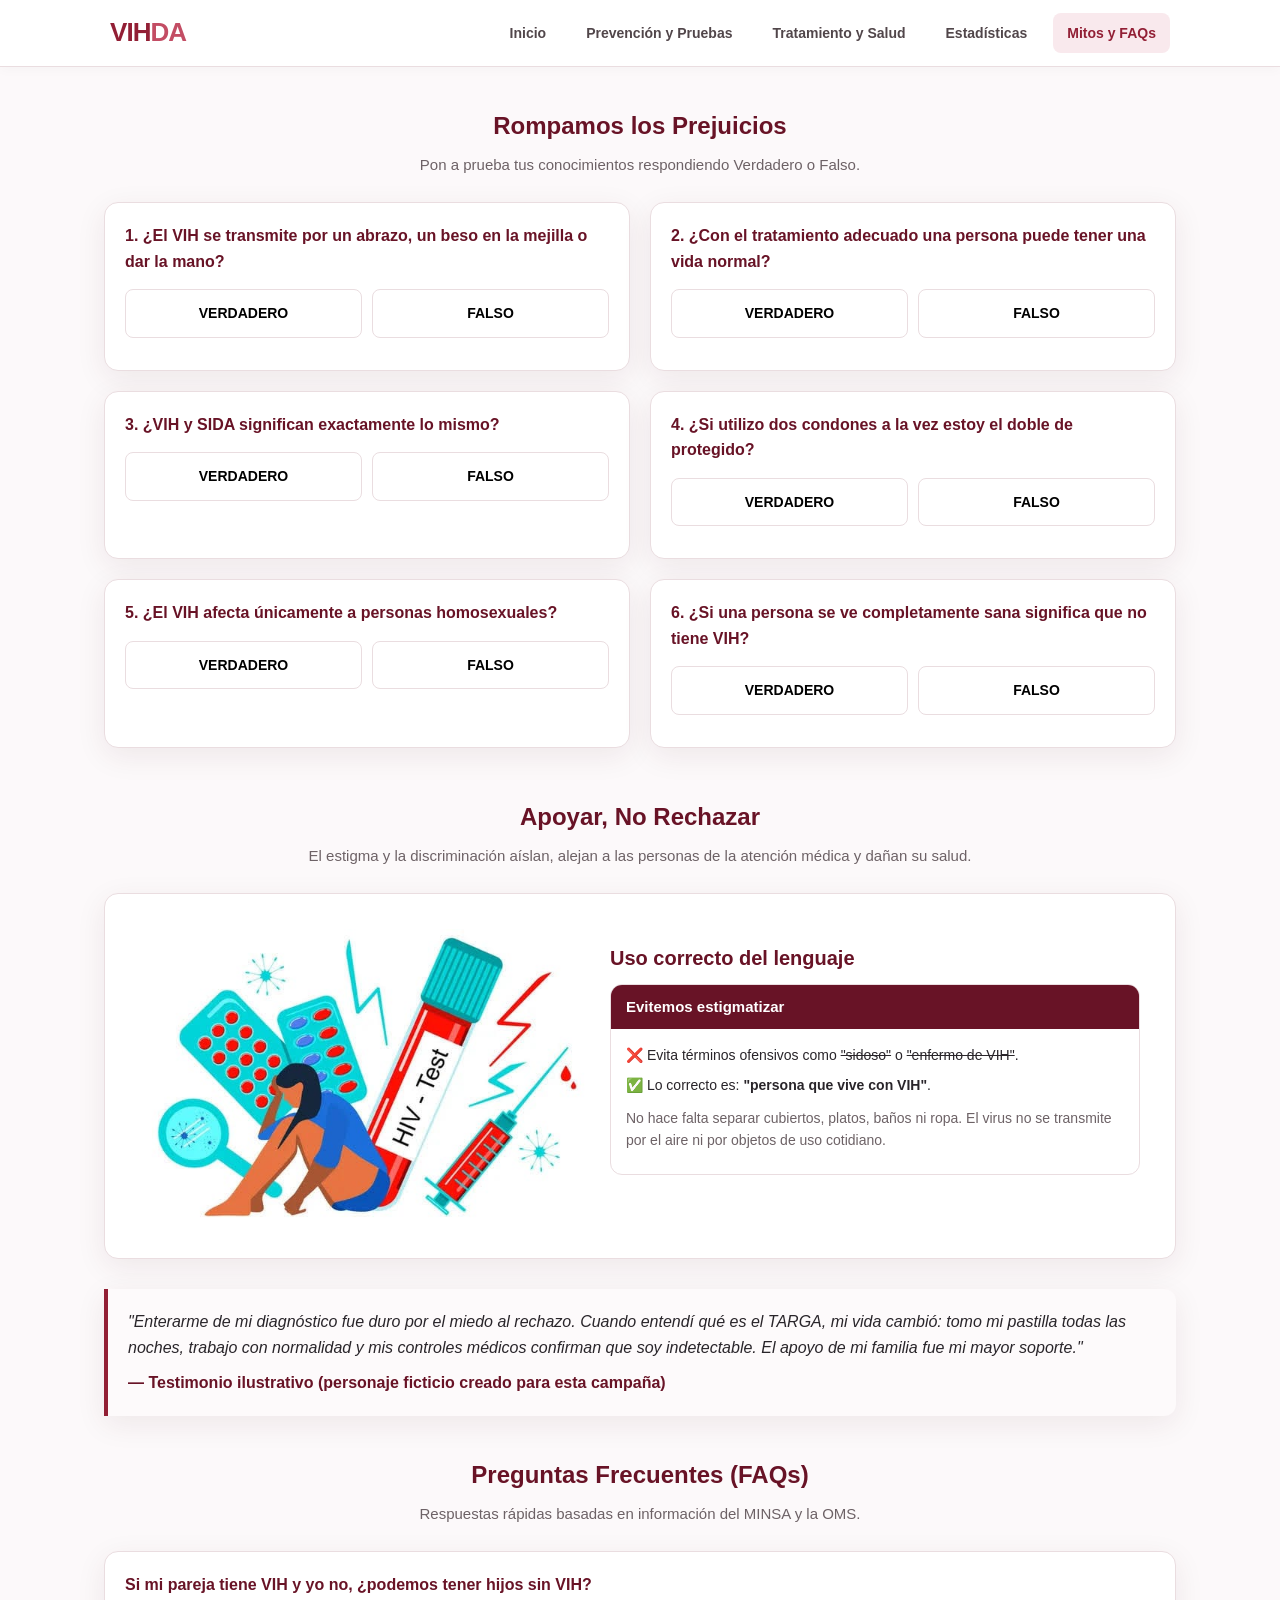
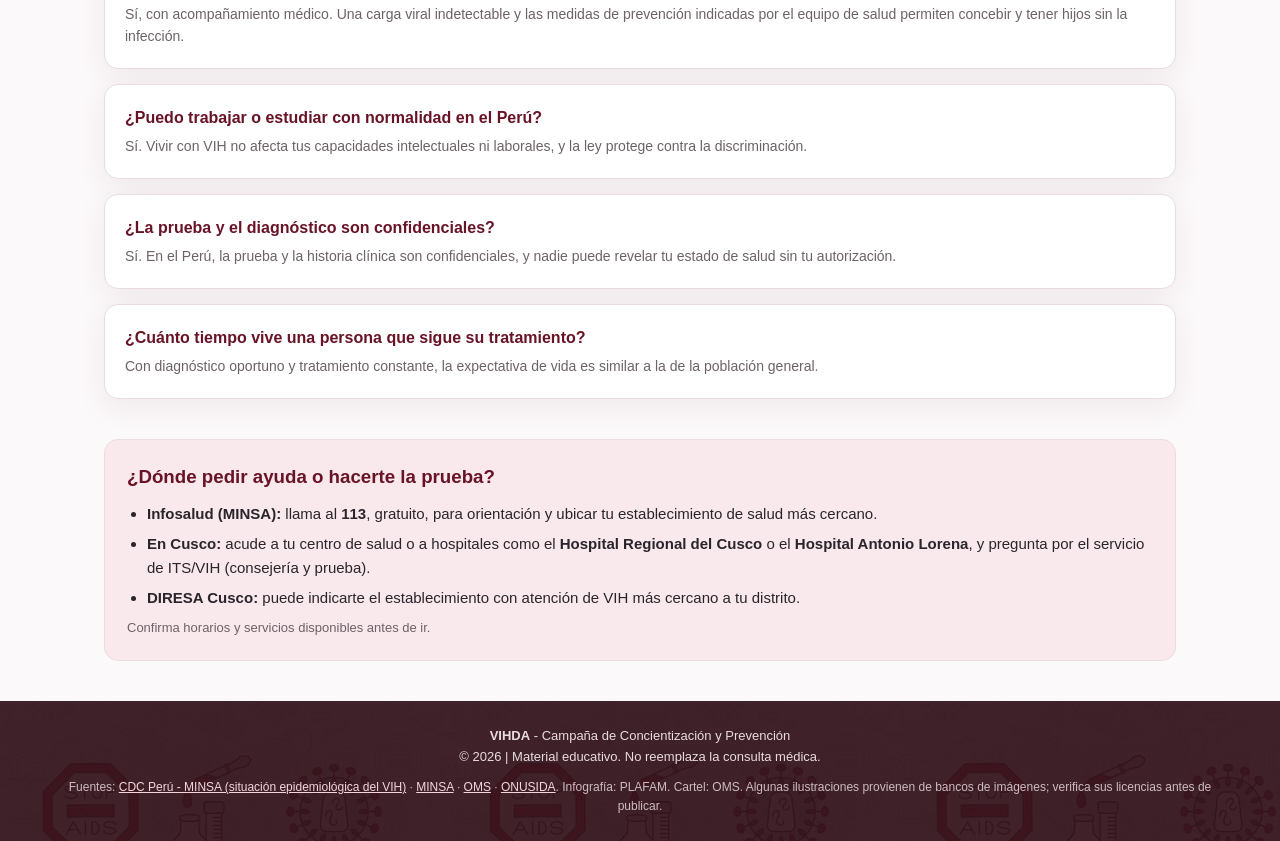
==== comunidad.html @ 7682f539 "Add files via upload" ====
<!DOCTYPE html>
<html lang="es">
<head>
    <meta charset="UTF-8">
    <meta name="viewport" content="width=device-width, initial-scale=1.0">
    <title>Mitos y FAQs - VIHDA</title>
    <meta name="description" content="Cuestionario de mitos y verdades sobre el VIH, lenguaje sin estigma y preguntas frecuentes.">
    <meta property="og:title" content="Mitos y FAQs - VIHDA">
    <meta property="og:description" content="Cuestionario de mitos y verdades sobre el VIH, lenguaje sin estigma y preguntas frecuentes.">
    <meta property="og:type" content="website">
    <link rel="icon" href="data:image/svg+xml,%3Csvg xmlns='http://www.w3.org/2000/svg' viewBox='0 0 100 100'%3E%3Ctext y='.9em' font-size='90'%3E%F0%9F%8E%97%EF%B8%8F%3C/text%3E%3C/svg%3E">
    <link rel="stylesheet" href="estilos.css">
</head>
<body>
    <a href="#contenido" class="saltar">Saltar al contenido</a>

    <header class="encabezado">
        <div class="nav-contenedor">
            <a href="index.html" class="logo">VIH<span>DA</span></a>
            <nav class="menu-navegacion" aria-label="Menú principal">
                <a href="index.html">Inicio</a>
                <a href="prevencion.html">Prevención y Pruebas</a>
                <a href="tratamiento.html">Tratamiento y Salud</a>
                <a href="estadisticas.html">Estadísticas</a>
                <a href="comunidad.html" class="activo" aria-current="page">Mitos y FAQs</a>
            </nav>
        </div>
    </header>

    <main id="contenido" class="seccion">

        <div class="titulo-seccion">
            <h2>Rompamos los Prejuicios</h2>
            <p>Pon a prueba tus conocimientos respondiendo Verdadero o Falso.</p>
        </div>

        <div class="cuestionario">
            <div class="pregunta">
                <h3>1. ¿El VIH se transmite por un abrazo, un beso en la mejilla o dar la mano?</h3>
                <div class="opciones">
                    <button data-grupo="p1" data-respuesta="verdadero">VERDADERO</button>
                    <button data-grupo="p1" data-respuesta="falso">FALSO</button>
                </div>
                <div id="r-p1" class="resultado" aria-live="polite"></div>
            </div>
            <div class="pregunta">
                <h3>2. ¿Con el tratamiento adecuado una persona puede tener una vida normal?</h3>
                <div class="opciones">
                    <button data-grupo="p2" data-respuesta="verdadero">VERDADERO</button>
                    <button data-grupo="p2" data-respuesta="falso">FALSO</button>
                </div>
                <div id="r-p2" class="resultado" aria-live="polite"></div>
            </div>
            <div class="pregunta">
                <h3>3. ¿VIH y SIDA significan exactamente lo mismo?</h3>
                <div class="opciones">
                    <button data-grupo="p3" data-respuesta="verdadero">VERDADERO</button>
                    <button data-grupo="p3" data-respuesta="falso">FALSO</button>
                </div>
                <div id="r-p3" class="resultado" aria-live="polite"></div>
            </div>
            <div class="pregunta">
                <h3>4. ¿Si utilizo dos condones a la vez estoy el doble de protegido?</h3>
                <div class="opciones">
                    <button data-grupo="p4" data-respuesta="verdadero">VERDADERO</button>
                    <button data-grupo="p4" data-respuesta="falso">FALSO</button>
                </div>
                <div id="r-p4" class="resultado" aria-live="polite"></div>
            </div>
            <div class="pregunta">
                <h3>5. ¿El VIH afecta únicamente a personas homosexuales?</h3>
                <div class="opciones">
                    <button data-grupo="p5" data-respuesta="verdadero">VERDADERO</button>
                    <button data-grupo="p5" data-respuesta="falso">FALSO</button>
                </div>
                <div id="r-p5" class="resultado" aria-live="polite"></div>
            </div>
            <div class="pregunta">
                <h3>6. ¿Si una persona se ve completamente sana significa que no tiene VIH?</h3>
                <div class="opciones">
                    <button data-grupo="p6" data-respuesta="verdadero">VERDADERO</button>
                    <button data-grupo="p6" data-respuesta="falso">FALSO</button>
                </div>
                <div id="r-p6" class="resultado" aria-live="polite"></div>
            </div>
        </div>

        <div id="resumen-cuestionario" class="resumen-cuestionario" hidden>
            <h3 id="puntaje"></h3>
            <p id="mensaje-puntaje"></p>
            <button type="button" id="boton-reiniciar" class="boton-reiniciar">Volver a intentar</button>
        </div>

        <div class="titulo-seccion espacio-arriba-grande">
            <h2>Apoyar, No Rechazar</h2>
            <p>El estigma y la discriminación aíslan, alejan a las personas de la atención médica y dañan su salud.</p>
        </div>

        <div class="bloque-flexible">
            <img src="imagenes/ilustracion-apoyo.png" alt="Ilustración de una persona sentada y angustiada junto a una prueba de VIH, medicamentos y una jeringa">
            <div>
                <h3>Uso correcto del lenguaje</h3>
                <div class="cuadro-lenguaje">
                    <div class="cuadro-titulo">Evitemos estigmatizar</div>
                    <div class="cuadro-cuerpo">
                        <p>❌ Evita términos ofensivos como <s>"sidoso"</s> o <s>"enfermo de VIH"</s>.</p>
                        <p>✅ Lo correcto es: <strong>"persona que vive con VIH"</strong>.</p>
                        <p style="margin-top: 10px; color: var(--texto-suave);">No hace falta separar cubiertos, platos, baños ni ropa. El virus no se transmite por el aire ni por objetos de uso cotidiano.</p>
                    </div>
                </div>
            </div>
        </div>

        <div class="bloque-testimonio">
            <p>"Enterarme de mi diagnóstico fue duro por el miedo al rechazo. Cuando entendí qué es el TARGA, mi vida cambió: tomo mi pastilla todas las noches, trabajo con normalidad y mis controles médicos confirman que soy indetectable. El apoyo de mi familia fue mi mayor soporte."</p>
            <span class="firma">— Testimonio ilustrativo (personaje ficticio creado para esta campaña)</span>
        </div>

        <div class="titulo-seccion espacio-arriba">
            <h2>Preguntas Frecuentes (FAQs)</h2>
            <p>Respuestas rápidas basadas en información del MINSA y la OMS.</p>
        </div>

        <div class="lista-faq">
            <div class="pregunta">
                <h3>Si mi pareja tiene VIH y yo no, ¿podemos tener hijos sin VIH?</h3>
                <p>Sí, con acompañamiento médico. Una carga viral indetectable y las medidas de prevención indicadas por el equipo de salud permiten concebir y tener hijos sin la infección.</p>
            </div>
            <div class="pregunta">
                <h3>¿Puedo trabajar o estudiar con normalidad en el Perú?</h3>
                <p>Sí. Vivir con VIH no afecta tus capacidades intelectuales ni laborales, y la ley protege contra la discriminación.</p>
            </div>
            <div class="pregunta">
                <h3>¿La prueba y el diagnóstico son confidenciales?</h3>
                <p>Sí. En el Perú, la prueba y la historia clínica son confidenciales, y nadie puede revelar tu estado de salud sin tu autorización.</p>
            </div>
            <div class="pregunta">
                <h3>¿Cuánto tiempo vive una persona que sigue su tratamiento?</h3>
                <p>Con diagnóstico oportuno y tratamiento constante, la expectativa de vida es similar a la de la población general.</p>
            </div>
        </div>

        <div class="caja-ayuda">
            <h3>¿Dónde pedir ayuda o hacerte la prueba?</h3>
            <ul>
                <li><strong>Infosalud (MINSA):</strong> llama al <strong>113</strong>, gratuito, para orientación y ubicar tu establecimiento de salud más cercano.</li>
                <li><strong>En Cusco:</strong> acude a tu centro de salud o a hospitales como el <strong>Hospital Regional del Cusco</strong> o el <strong>Hospital Antonio Lorena</strong>, y pregunta por el servicio de ITS/VIH (consejería y prueba).</li>
                <li><strong>DIRESA Cusco:</strong> puede indicarte el establecimiento con atención de VIH más cercano a tu distrito.</li>
            </ul>
            <p class="nota-pequena">Confirma horarios y servicios disponibles antes de ir.</p>
        </div>
    </main>

    <footer class="pie">
        <p><strong>VIHDA</strong> - Campaña de Concientización y Prevención</p>
        <p>&copy; <span id="anio-actual"></span> | Material educativo. No reemplaza la consulta médica.</p>
        <p class="fuentes">Fuentes: <a href="https://www.dge.gob.pe/vih/" target="_blank" rel="noopener">CDC Perú - MINSA (situación epidemiológica del VIH)</a> · <a href="https://www.gob.pe/minsa" target="_blank" rel="noopener">MINSA</a> · <a href="https://www.who.int/es/health-topics/hiv-aids" target="_blank" rel="noopener">OMS</a> · <a href="https://www.unaids.org/es" target="_blank" rel="noopener">ONUSIDA</a>. Infografía: PLAFAM. Cartel: OMS. Algunas ilustraciones provienen de bancos de imágenes; verifica sus licencias antes de publicar.</p>
    </footer>

    <script src="script.js"></script>
</body>
</html>
---- estilos.css ----
/* ========================================
   VIHDA - ESTILOS CENTRALES GLOBALES
======================================== */

:root {
    --rojo: #921f35;
    --rojo-oscuro: #681326;
    --rojo-claro: #f9e9ed;
    --blanco: #ffffff;
    --fondo: #fcf9fa;
    --texto: #29252a;
    --texto-suave: #6d6266;
    --borde: #eadde0;
    --verde: #247447;
    --sombra: 0 8px 30px rgba(72, 23, 36, 0.08);
}

* {
    margin: 0;
    padding: 0;
    box-sizing: border-box;
}

html {
    scroll-behavior: smooth;
}

body {
    font-family: Arial, Helvetica, sans-serif;
    background: var(--fondo);
    color: var(--texto);
    line-height: 1.6;
    font-size: 16px;
    display: flex;
    flex-direction: column;
    min-height: 100vh;
}

a, button {
    -webkit-tap-highlight-color: transparent;
    font: inherit;
}

img {
    max-width: 100%;
    height: auto;
    display: block;
    border-radius: 12px;
}

/* ========================================
   ENCABEZADO NAV MULTIPÁGINA (MOBILE-FIRST)
======================================== */

.encabezado {
    width: 100%;
    background: var(--blanco);
    border-bottom: 1px solid var(--borde);
    position: sticky;
    top: 0;
    z-index: 1000;
    box-shadow: 0 2px 12px rgba(0, 0, 0, 0.03);
    padding: 12px 5%;
}

.nav-contenedor {
    display: flex;
    flex-direction: column;
    align-items: center;
    gap: 10px;
}

.logo {
    color: var(--rojo);
    font-size: 26px;
    font-weight: 900;
    letter-spacing: -1px;
    text-decoration: none;
}

.logo span {
    color: #c34d64;
}

.menu-navegacion {
    display: flex;
    flex-wrap: wrap;
    justify-content: center;
    gap: 6px;
    width: 100%;
}

.menu-navegacion a {
    padding: 8px 10px;
    border-radius: 8px;
    color: #51464a;
    font-size: 13px;
    font-weight: 600;
    text-decoration: none;
    transition: background 0.2s, color 0.2s;
    text-align: center;
}

.menu-navegacion a:hover,
.menu-navegacion a.activo {
    background: var(--rojo-claro);
    color: var(--rojo);
}

/* ========================================
   ESTILOS DE CONTENIDO Y HERO
======================================== */

.hero {
    padding: 40px 6%;
    color: var(--blanco);
    background: linear-gradient(135deg, #681326 0%, #921f35 100%);
    text-align: center;
    display: flex;
    flex-direction: column;
    align-items: center;
    gap: 20px;
}

.hero h1 {
    font-size: 32px;
    line-height: 1.2;
    letter-spacing: -0.5px;
}

.hero p {
    color: #f8e9ed;
    font-size: 15px;
    max-width: 500px;
}

.seccion {
    padding: 40px 5%;
    max-width: 1200px;
    margin: 0 auto;
    width: 100%;
}

.titulo-seccion {
    margin-bottom: 25px;
    text-align: center;
}

.titulo-seccion h2 {
    color: var(--rojo-oscuro);
    font-size: 24px;
    margin-bottom: 8px;
}

.titulo-seccion p {
    color: var(--texto-suave);
    font-size: 15px;
}

/* Contenedor Adaptable para Videos */
.video-contenedor {
    position: relative;
    padding-bottom: 56.25%;
    height: 0;
    overflow: hidden;
    max-width: 100%;
    background: #000;
    border-radius: 14px;
    box-shadow: var(--sombra);
    margin: 20px 0;
}

.video-contenedor iframe {
    position: absolute;
    top: 0;
    left: 0;
    width: 100%;
    height: 100%;
    border: 0;
}

/* Bloques Flexibles de Información */
.bloque-flexible {
    display: flex;
    flex-direction: column;
    gap: 20px;
    margin-bottom: 30px;
    background: var(--blanco);
    padding: 20px;
    border-radius: 14px;
    border: 1px solid var(--borde);
    box-shadow: var(--sombra);
}

.bloque-flexible h3 {
    color: var(--rojo-oscuro);
    font-size: 20px;
    margin-bottom: 10px;
}

/* ========================================
   CUESTIONARIO Y DETALLES INTERACTIVOS
======================================== */

.cuestionario {
    display: flex;
    flex-direction: column;
    gap: 20px;
}

.pregunta {
    background: var(--blanco);
    padding: 20px;
    border-radius: 14px;
    border: 1px solid var(--borde);
    box-shadow: var(--sombra);
}

.pregunta h3 {
    font-size: 16px;
    color: var(--rojo-oscuro);
    margin-bottom: 15px;
}

.opciones {
    display: flex;
    gap: 10px;
}

.opciones button {
    flex: 1;
    padding: 12px;
    border: 1px solid var(--borde);
    border-radius: 8px;
    background: var(--blanco);
    font-weight: 700;
    font-size: 14px;
    cursor: pointer;
    transition: all 0.2s;
}

.opciones button:hover {
    border-color: var(--rojo);
    background: var(--rojo-claro);
}

.opciones button:disabled {
    opacity: 0.6;
    cursor: not-allowed;
}

.resultado {
    margin-top: 12px;
    font-size: 14px;
}

.resultado:not(:empty) {
    padding: 10px;
    border-radius: 8px;
}

.resultado.correcto {
    color: var(--verde);
    background: #e9f5ed;
}

.resultado.incorrecto {
    color: var(--rojo-oscuro);
    background: var(--rojo-claro);
}

/* ========================================
   PIE DE PÁGINA
======================================== */

.pie {
    padding: 25px 5%;
    color: #e9dce0;
    /* Imagen de fondo con opacidad baja mezclada con el fondo oscuro */
    background: linear-gradient(rgba(53, 21, 30, 0.94), rgba(53, 21, 30, 0.94)), url('imagenes/patron-iconos.png');
    background-repeat: repeat;
    text-align: center;
    margin-top: auto;
    font-size: 13px;
}

/* ========================================
   DISEÑO PARA PANTALLAS GRANDES (PC)
======================================== */
@media (min-width: 768px) {
    .nav-contenedor {
        flex-direction: row;
        justify-content: space-between;
        padding: 0 4%;
    }
    .menu-navegacion {
        width: auto;
        gap: 12px;
    }
    .menu-navegacion a {
        font-size: 14px;
        padding: 9px 14px;
    }
    .hero {
        flex-direction: row;
        text-align: left;
        padding: 60px 10%;
        justify-content: space-between;
    }
    .hero h1 {
        font-size: 48px;
    }
    .bloque-flexible {
        flex-direction: row;
        align-items: center;
        padding: 35px;
    }
    .bloque-flexible > div {
        flex: 1;
    }
    .bloque-flexible img {
        max-width: 40%;
    }
    .cuestionario {
        display: grid;
        grid-template-columns: repeat(2, 1fr);
    }
}

/* ========================================
   AÑADIDOS: accesibilidad y componentes compartidos
   (antes estaban repetidos dentro de cada HTML)
======================================== */

.saltar {
    position: absolute;
    left: -9999px;
    top: 0;
    background: var(--rojo-oscuro);
    color: var(--blanco);
    padding: 10px 16px;
    z-index: 2000;
    border-radius: 0 0 8px 0;
}
.saltar:focus { left: 0; }

a:focus-visible, button:focus-visible {
    outline: 3px solid #c34d64;
    outline-offset: 2px;
}

/* Imagen de la portada: caja blanca para que no se vea un rectángulo sobre el degradado */
.hero-img {
    background: var(--blanco);
    padding: 12px;
    max-width: 260px;
    border-radius: 16px;
}

.nota-pequena { font-size: 13px; color: var(--texto-suave); margin-top: 8px; }
.espacio-arriba { margin-top: 40px; }
.espacio-arriba-grande { margin-top: 50px; }

/* Tarjetas mini (inicio) */
.tarjetas-mini { display: grid; grid-template-columns: 1fr; gap: 12px; margin: 20px 0; }
.tarjeta-mini {
    background: #fff; padding: 15px; border-radius: 10px;
    border-left: 4px solid var(--rojo); box-shadow: var(--sombra); font-size: 14px;
}
.tarjeta-mini strong { color: var(--rojo-oscuro); display: block; margin-bottom: 2px; }

.banner-accion {
    background: var(--rojo-oscuro); color: #fff; padding: 30px 20px;
    border-radius: 14px; text-align: center; margin-top: 40px;
}
.boton-blanco {
    display: inline-block; background: #fff; color: var(--rojo-oscuro);
    padding: 10px 20px; border-radius: 8px; text-decoration: none;
    font-weight: bold; margin-top: 15px; transition: background 0.2s;
}
.boton-blanco:hover { background: var(--rojo-claro); }

/* Video */
.video-aviso {
    position: absolute; inset: 0; display: flex; align-items: center; justify-content: center;
    color: #fff; text-align: center; padding: 20px; font-size: 15px;
}

/* Prevención */
.lista-abcd { display: grid; grid-template-columns: 1fr; gap: 15px; margin-bottom: 30px; }
.item-abcd {
    background: var(--blanco); padding: 20px; border-radius: 12px;
    border-left: 5px solid var(--rojo); box-shadow: var(--sombra);
}
.item-abcd strong { color: var(--rojo-oscuro); font-size: 18px; display: block; margin-bottom: 5px; }
.alerta-prevencion {
    background: #fff8f9; border: 1px dashed var(--rojo);
    padding: 20px; border-radius: 12px; margin-top: 30px;
}
.alerta-prevencion h4 { color: var(--rojo-oscuro); margin-bottom: 5px; }
.alerta-prevencion p { font-size: 14px; color: var(--texto-suave); }
.subtitulo-rojo { margin: 15px 0 5px; color: var(--rojo-oscuro); }

/* Tratamiento */
.banner-esperanza {
    background: var(--rojo-claro); padding: 25px; border-radius: 14px;
    border-left: 6px solid var(--rojo); text-align: center; margin-bottom: 30px;
}
.banner-esperanza h3 { color: var(--rojo-oscuro); font-size: 22px; }
.grid-detalles { display: grid; grid-template-columns: 1fr; gap: 20px; margin-top: 30px; }
.cuadro-detalle {
    background: #fff; padding: 22px; border-radius: 12px;
    border: 1px solid var(--borde); box-shadow: var(--sombra);
}
.cuadro-detalle h4 { color: var(--rojo-oscuro); margin-bottom: 8px; }
.cuadro-detalle p { font-size: 14px; color: var(--texto-suave); }

/* Comunidad */
.bloque-testimonio {
    background: #fdfafb; border-left: 4px solid var(--rojo); padding: 20px;
    border-radius: 0 12px 12px 0; font-style: italic; margin-bottom: 30px; box-shadow: var(--sombra);
}
.bloque-testimonio .firma {
    display: block; margin-top: 10px; font-weight: bold;
    color: var(--rojo-oscuro); font-style: normal;
}
.cuadro-lenguaje {
    background: var(--blanco); border: 1px solid var(--borde);
    border-radius: 12px; overflow: hidden; margin-bottom: 35px;
}
.cuadro-titulo { background: var(--rojo-oscuro); color: var(--blanco); padding: 10px 15px; font-weight: bold; font-size: 15px; }
.cuadro-cuerpo { padding: 15px; font-size: 14px; }
.cuadro-cuerpo p { margin-bottom: 8px; }
.lista-faq { display: flex; flex-direction: column; gap: 15px; margin-bottom: 30px; }
.lista-faq h3 { margin-bottom: 5px; }
.lista-faq p { font-size: 14px; color: var(--texto-suave); }

.resumen-cuestionario {
    margin-top: 20px; padding: 20px; border-radius: 14px; text-align: center;
    background: var(--rojo-claro); border: 1px solid var(--borde);
}
.resumen-cuestionario[hidden] { display: none; }
.boton-reiniciar {
    margin-top: 12px; padding: 10px 20px; border: 0; border-radius: 8px;
    background: var(--rojo); color: #fff; font-weight: 700; cursor: pointer;
}
.boton-reiniciar:hover { background: var(--rojo-oscuro); }
.cuestionario { margin-bottom: 0; }

/* Estadísticas */
.grid-kpi { display: grid; grid-template-columns: repeat(2, 1fr); gap: 15px; margin-bottom: 30px; }
.tarjeta-kpi {
    background: var(--blanco); padding: 20px; border-radius: 12px; text-align: center;
    border: 1px solid var(--borde); box-shadow: var(--sombra);
}
.tarjeta-kpi span { display: block; font-size: 28px; font-weight: 900; color: var(--rojo); }
.tarjeta-kpi p { font-size: 13px; color: var(--texto-suave); }
.bloque-analisis-datos {
    background: #fff; padding: 25px; border-radius: 14px; border: 1px solid var(--borde);
    box-shadow: var(--sombra); margin-top: 30px;
}
.bloque-analisis-datos h3 { color: var(--rojo-oscuro); margin-bottom: 12px; }
.bloque-analisis-datos ul {
    padding-left: 20px; display: flex; flex-direction: column; gap: 10px;
    color: var(--texto-suave); font-size: 15px;
}
.tabla-scroll { overflow-x: auto; margin-top: 20px; }
.tabla-datos { width: 100%; border-collapse: collapse; font-size: 14px; background: #fff; }
.tabla-datos caption { text-align: left; font-weight: bold; color: var(--rojo-oscuro); padding-bottom: 8px; }
.tabla-datos th, .tabla-datos td { padding: 8px 10px; border-bottom: 1px solid var(--borde); text-align: right; }
.tabla-datos th:first-child, .tabla-datos td:first-child { text-align: left; }
.tabla-datos thead th { background: var(--rojo-claro); color: var(--rojo-oscuro); }

/* Ayuda y fuentes (se usa en el pie y en la sección de contacto) */
.caja-ayuda {
    background: var(--rojo-claro); border: 1px solid var(--borde); border-radius: 14px;
    padding: 22px; margin-top: 40px;
}
.caja-ayuda h3 { color: var(--rojo-oscuro); margin-bottom: 10px; }
.caja-ayuda ul { padding-left: 20px; display: flex; flex-direction: column; gap: 6px; font-size: 15px; }
.pie .fuentes { margin-top: 10px; font-size: 12px; color: #cdbcc2; }
.pie .fuentes a { color: #f3d6dd; }

@media (min-width: 768px) {
    .tarjetas-mini { grid-template-columns: repeat(3, 1fr); }
    .lista-abcd { grid-template-columns: repeat(2, 1fr); }
    .grid-detalles { grid-template-columns: repeat(2, 1fr); }
    .grid-kpi { grid-template-columns: repeat(4, 1fr); }
    .bloque-flexible img { max-width: 45%; }
}

@media (prefers-reduced-motion: reduce) {
    html { scroll-behavior: auto; }
    * { transition: none !important; }
}
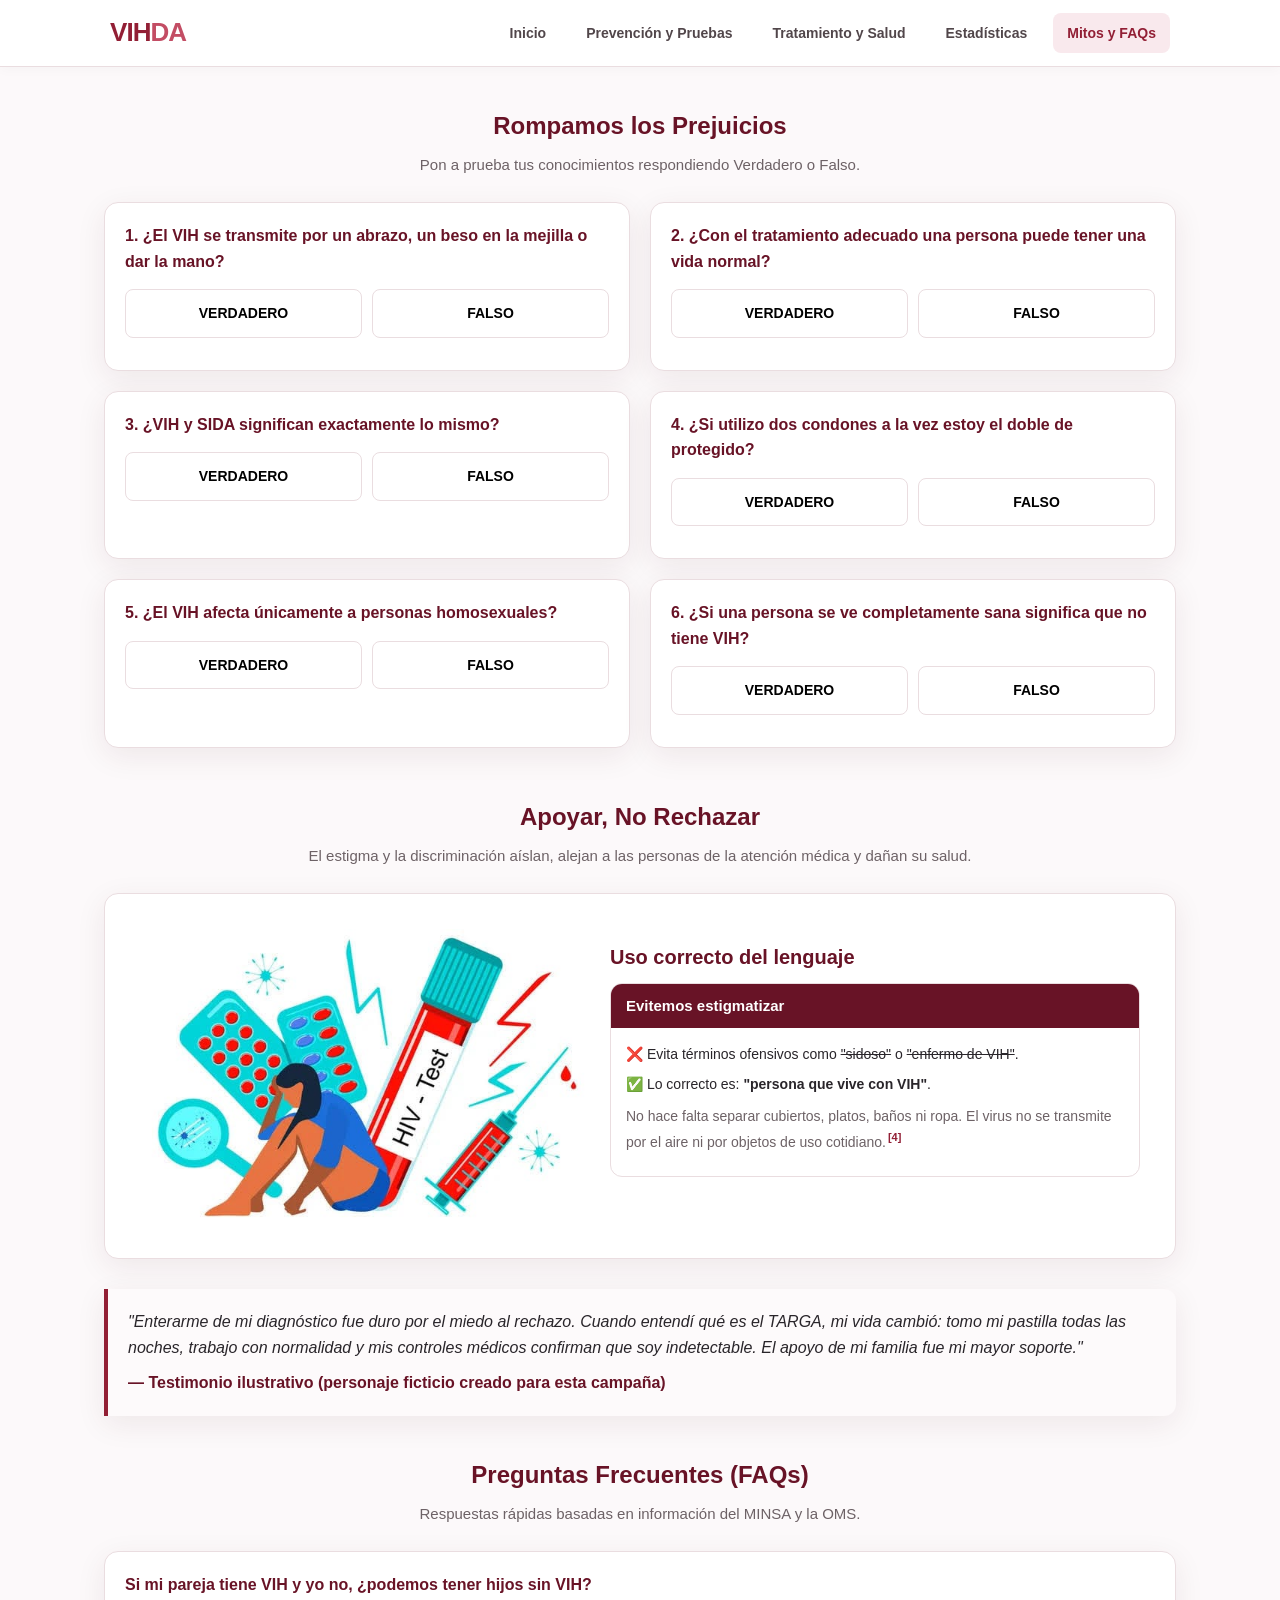
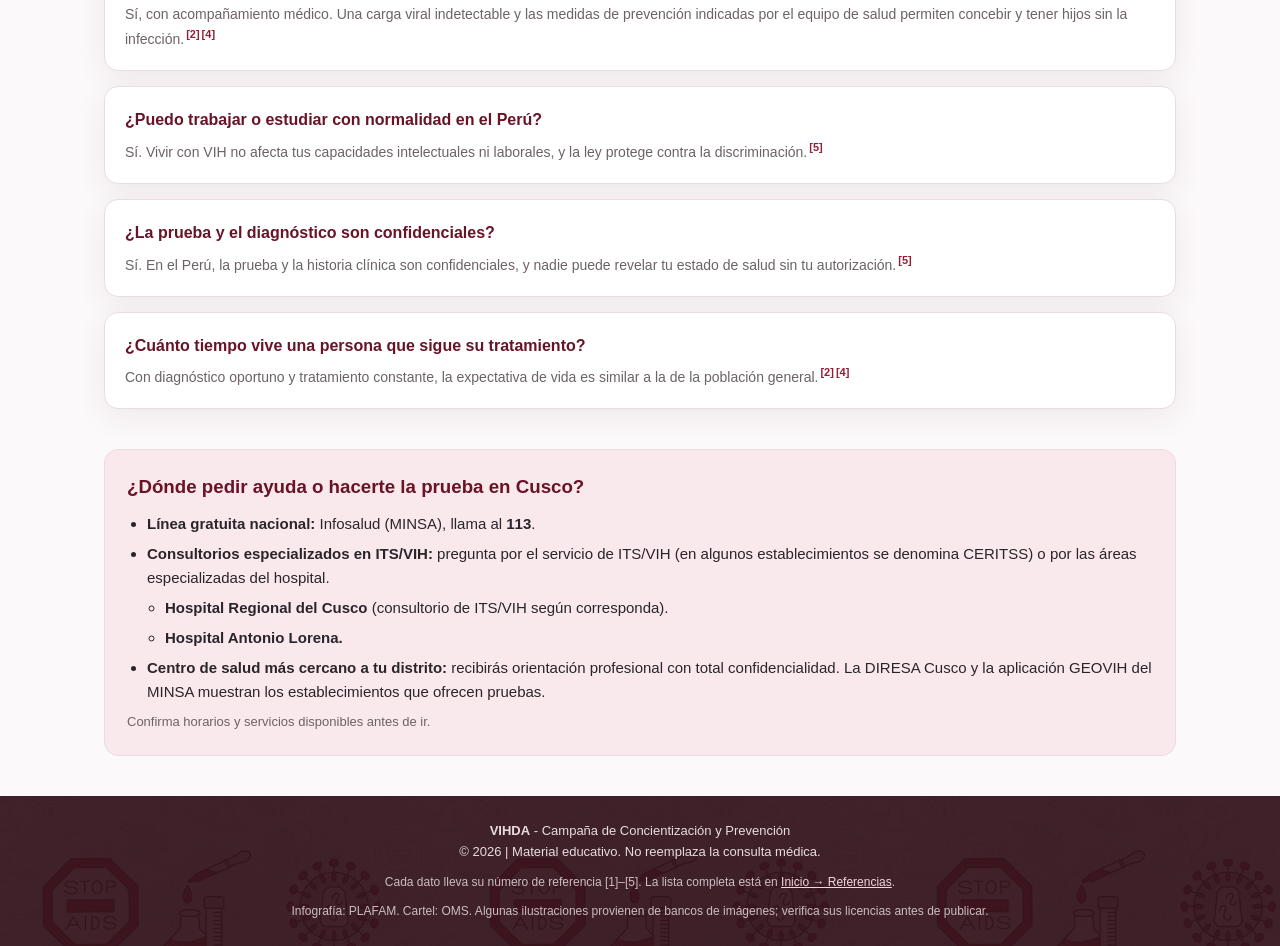
==== commit dfe14d52: "Add files via upload" ====
--- a/comunidad.html
+++ b/comunidad.html
@@ -105,7 +105,7 @@
                     <div class="cuadro-cuerpo">
                         <p>❌ Evita términos ofensivos como <s>"sidoso"</s> o <s>"enfermo de VIH"</s>.</p>
                         <p>✅ Lo correcto es: <strong>"persona que vive con VIH"</strong>.</p>
-                        <p style="margin-top: 10px; color: var(--texto-suave);">No hace falta separar cubiertos, platos, baños ni ropa. El virus no se transmite por el aire ni por objetos de uso cotidiano.</p>
+                        <p style="margin-top: 10px; color: var(--texto-suave);">No hace falta separar cubiertos, platos, baños ni ropa. El virus no se transmite por el aire ni por objetos de uso cotidiano.<sup class="cita"><a href="index.html#referencias" title="Referencia 4">[4]</a></sup></p>
                     </div>
                 </div>
             </div>
@@ -124,28 +124,33 @@
         <div class="lista-faq">
             <div class="pregunta">
                 <h3>Si mi pareja tiene VIH y yo no, ¿podemos tener hijos sin VIH?</h3>
-                <p>Sí, con acompañamiento médico. Una carga viral indetectable y las medidas de prevención indicadas por el equipo de salud permiten concebir y tener hijos sin la infección.</p>
+                <p>Sí, con acompañamiento médico. Una carga viral indetectable y las medidas de prevención indicadas por el equipo de salud permiten concebir y tener hijos sin la infección.<sup class="cita"><a href="index.html#referencias" title="Referencia 2">[2]</a><a href="index.html#referencias" title="Referencia 4">[4]</a></sup></p>
             </div>
             <div class="pregunta">
                 <h3>¿Puedo trabajar o estudiar con normalidad en el Perú?</h3>
-                <p>Sí. Vivir con VIH no afecta tus capacidades intelectuales ni laborales, y la ley protege contra la discriminación.</p>
+                <p>Sí. Vivir con VIH no afecta tus capacidades intelectuales ni laborales, y la ley protege contra la discriminación.<sup class="cita"><a href="index.html#referencias" title="Referencia 5">[5]</a></sup></p>
             </div>
             <div class="pregunta">
                 <h3>¿La prueba y el diagnóstico son confidenciales?</h3>
-                <p>Sí. En el Perú, la prueba y la historia clínica son confidenciales, y nadie puede revelar tu estado de salud sin tu autorización.</p>
+                <p>Sí. En el Perú, la prueba y la historia clínica son confidenciales, y nadie puede revelar tu estado de salud sin tu autorización.<sup class="cita"><a href="index.html#referencias" title="Referencia 5">[5]</a></sup></p>
             </div>
             <div class="pregunta">
                 <h3>¿Cuánto tiempo vive una persona que sigue su tratamiento?</h3>
-                <p>Con diagnóstico oportuno y tratamiento constante, la expectativa de vida es similar a la de la población general.</p>
+                <p>Con diagnóstico oportuno y tratamiento constante, la expectativa de vida es similar a la de la población general.<sup class="cita"><a href="index.html#referencias" title="Referencia 2">[2]</a><a href="index.html#referencias" title="Referencia 4">[4]</a></sup></p>
             </div>
         </div>
 
-        <div class="caja-ayuda">
-            <h3>¿Dónde pedir ayuda o hacerte la prueba?</h3>
+        <div class="caja-ayuda" id="donde-acudir">
+            <h3>¿Dónde pedir ayuda o hacerte la prueba en Cusco?</h3>
             <ul>
-                <li><strong>Infosalud (MINSA):</strong> llama al <strong>113</strong>, gratuito, para orientación y ubicar tu establecimiento de salud más cercano.</li>
-                <li><strong>En Cusco:</strong> acude a tu centro de salud o a hospitales como el <strong>Hospital Regional del Cusco</strong> o el <strong>Hospital Antonio Lorena</strong>, y pregunta por el servicio de ITS/VIH (consejería y prueba).</li>
-                <li><strong>DIRESA Cusco:</strong> puede indicarte el establecimiento con atención de VIH más cercano a tu distrito.</li>
+                <li><strong>Línea gratuita nacional:</strong> Infosalud (MINSA), llama al <strong>113</strong>.</li>
+                <li><strong>Consultorios especializados en ITS/VIH:</strong> pregunta por el servicio de ITS/VIH (en algunos establecimientos se denomina CERITSS) o por las áreas especializadas del hospital.
+                    <ul>
+                        <li><strong>Hospital Regional del Cusco</strong> (consultorio de ITS/VIH según corresponda).</li>
+                        <li><strong>Hospital Antonio Lorena.</strong></li>
+                    </ul>
+                </li>
+                <li><strong>Centro de salud más cercano a tu distrito:</strong> recibirás orientación profesional con total confidencialidad. La DIRESA Cusco y la aplicación GEOVIH del MINSA muestran los establecimientos que ofrecen pruebas.</li>
             </ul>
             <p class="nota-pequena">Confirma horarios y servicios disponibles antes de ir.</p>
         </div>
@@ -154,7 +159,8 @@
     <footer class="pie">
         <p><strong>VIHDA</strong> - Campaña de Concientización y Prevención</p>
         <p>&copy; <span id="anio-actual"></span> | Material educativo. No reemplaza la consulta médica.</p>
-        <p class="fuentes">Fuentes: <a href="https://www.dge.gob.pe/vih/" target="_blank" rel="noopener">CDC Perú - MINSA (situación epidemiológica del VIH)</a> · <a href="https://www.gob.pe/minsa" target="_blank" rel="noopener">MINSA</a> · <a href="https://www.who.int/es/health-topics/hiv-aids" target="_blank" rel="noopener">OMS</a> · <a href="https://www.unaids.org/es" target="_blank" rel="noopener">ONUSIDA</a>. Infografía: PLAFAM. Cartel: OMS. Algunas ilustraciones provienen de bancos de imágenes; verifica sus licencias antes de publicar.</p>
+        <p class="fuentes">Cada dato lleva su número de referencia [1]–[5]. La lista completa está en <a href="index.html#referencias">Inicio → Referencias</a>.</p>
+        <p class="fuentes">Infografía: PLAFAM. Cartel: OMS. Algunas ilustraciones provienen de bancos de imágenes; verifica sus licencias antes de publicar.</p>
     </footer>
 
     <script src="script.js"></script>
--- a/estilos.css
+++ b/estilos.css
@@ -1,336 +1,336 @@
-/* ========================================
-   VIHDA - ESTILOS CENTRALES GLOBALES
-======================================== */
-
-:root {
-    --rojo: #921f35;
-    --rojo-oscuro: #681326;
-    --rojo-claro: #f9e9ed;
-    --blanco: #ffffff;
-    --fondo: #fcf9fa;
-    --texto: #29252a;
-    --texto-suave: #6d6266;
-    --borde: #eadde0;
-    --verde: #247447;
-    --sombra: 0 8px 30px rgba(72, 23, 36, 0.08);
-}
-
-* {
-    margin: 0;
-    padding: 0;
-    box-sizing: border-box;
-}
-
-html {
-    scroll-behavior: smooth;
-}
-
-body {
-    font-family: Arial, Helvetica, sans-serif;
-    background: var(--fondo);
-    color: var(--texto);
-    line-height: 1.6;
-    font-size: 16px;
-    display: flex;
-    flex-direction: column;
-    min-height: 100vh;
-}
-
-a, button {
-    -webkit-tap-highlight-color: transparent;
-    font: inherit;
-}
-
-img {
-    max-width: 100%;
-    height: auto;
-    display: block;
-    border-radius: 12px;
-}
-
-/* ========================================
-   ENCABEZADO NAV MULTIPÁGINA (MOBILE-FIRST)
-======================================== */
-
-.encabezado {
-    width: 100%;
-    background: var(--blanco);
-    border-bottom: 1px solid var(--borde);
-    position: sticky;
-    top: 0;
-    z-index: 1000;
-    box-shadow: 0 2px 12px rgba(0, 0, 0, 0.03);
-    padding: 12px 5%;
-}
-
-.nav-contenedor {
-    display: flex;
-    flex-direction: column;
-    align-items: center;
-    gap: 10px;
-}
-
-.logo {
-    color: var(--rojo);
-    font-size: 26px;
-    font-weight: 900;
-    letter-spacing: -1px;
-    text-decoration: none;
-}
-
-.logo span {
-    color: #c34d64;
-}
-
-.menu-navegacion {
-    display: flex;
-    flex-wrap: wrap;
-    justify-content: center;
-    gap: 6px;
-    width: 100%;
-}
-
-.menu-navegacion a {
-    padding: 8px 10px;
-    border-radius: 8px;
-    color: #51464a;
-    font-size: 13px;
-    font-weight: 600;
-    text-decoration: none;
-    transition: background 0.2s, color 0.2s;
-    text-align: center;
-}
-
-.menu-navegacion a:hover,
-.menu-navegacion a.activo {
-    background: var(--rojo-claro);
-    color: var(--rojo);
-}
-
-/* ========================================
-   ESTILOS DE CONTENIDO Y HERO
-======================================== */
-
-.hero {
-    padding: 40px 6%;
-    color: var(--blanco);
-    background: linear-gradient(135deg, #681326 0%, #921f35 100%);
-    text-align: center;
-    display: flex;
-    flex-direction: column;
-    align-items: center;
-    gap: 20px;
-}
-
-.hero h1 {
-    font-size: 32px;
-    line-height: 1.2;
-    letter-spacing: -0.5px;
-}
-
-.hero p {
-    color: #f8e9ed;
-    font-size: 15px;
-    max-width: 500px;
-}
-
-.seccion {
-    padding: 40px 5%;
-    max-width: 1200px;
-    margin: 0 auto;
-    width: 100%;
-}
-
-.titulo-seccion {
-    margin-bottom: 25px;
-    text-align: center;
-}
-
-.titulo-seccion h2 {
-    color: var(--rojo-oscuro);
-    font-size: 24px;
-    margin-bottom: 8px;
-}
-
-.titulo-seccion p {
-    color: var(--texto-suave);
-    font-size: 15px;
-}
-
-/* Contenedor Adaptable para Videos */
-.video-contenedor {
-    position: relative;
-    padding-bottom: 56.25%;
-    height: 0;
-    overflow: hidden;
-    max-width: 100%;
-    background: #000;
-    border-radius: 14px;
-    box-shadow: var(--sombra);
-    margin: 20px 0;
-}
-
-.video-contenedor iframe {
-    position: absolute;
-    top: 0;
-    left: 0;
-    width: 100%;
-    height: 100%;
-    border: 0;
-}
-
-/* Bloques Flexibles de Información */
-.bloque-flexible {
-    display: flex;
-    flex-direction: column;
-    gap: 20px;
-    margin-bottom: 30px;
-    background: var(--blanco);
-    padding: 20px;
-    border-radius: 14px;
-    border: 1px solid var(--borde);
-    box-shadow: var(--sombra);
-}
-
-.bloque-flexible h3 {
-    color: var(--rojo-oscuro);
-    font-size: 20px;
-    margin-bottom: 10px;
-}
-
-/* ========================================
-   CUESTIONARIO Y DETALLES INTERACTIVOS
-======================================== */
-
-.cuestionario {
-    display: flex;
-    flex-direction: column;
-    gap: 20px;
-}
-
-.pregunta {
-    background: var(--blanco);
-    padding: 20px;
-    border-radius: 14px;
-    border: 1px solid var(--borde);
-    box-shadow: var(--sombra);
-}
-
-.pregunta h3 {
-    font-size: 16px;
-    color: var(--rojo-oscuro);
-    margin-bottom: 15px;
-}
-
-.opciones {
-    display: flex;
-    gap: 10px;
-}
-
-.opciones button {
-    flex: 1;
-    padding: 12px;
-    border: 1px solid var(--borde);
-    border-radius: 8px;
-    background: var(--blanco);
-    font-weight: 700;
-    font-size: 14px;
-    cursor: pointer;
-    transition: all 0.2s;
-}
-
-.opciones button:hover {
-    border-color: var(--rojo);
-    background: var(--rojo-claro);
-}
-
-.opciones button:disabled {
-    opacity: 0.6;
-    cursor: not-allowed;
-}
-
-.resultado {
-    margin-top: 12px;
-    font-size: 14px;
-}
-
-.resultado:not(:empty) {
-    padding: 10px;
-    border-radius: 8px;
-}
-
-.resultado.correcto {
-    color: var(--verde);
-    background: #e9f5ed;
-}
-
-.resultado.incorrecto {
-    color: var(--rojo-oscuro);
-    background: var(--rojo-claro);
-}
-
-/* ========================================
-   PIE DE PÁGINA
-======================================== */
-
-.pie {
-    padding: 25px 5%;
-    color: #e9dce0;
-    /* Imagen de fondo con opacidad baja mezclada con el fondo oscuro */
-    background: linear-gradient(rgba(53, 21, 30, 0.94), rgba(53, 21, 30, 0.94)), url('imagenes/patron-iconos.png');
-    background-repeat: repeat;
-    text-align: center;
-    margin-top: auto;
-    font-size: 13px;
-}
-
-/* ========================================
-   DISEÑO PARA PANTALLAS GRANDES (PC)
-======================================== */
-@media (min-width: 768px) {
-    .nav-contenedor {
-        flex-direction: row;
-        justify-content: space-between;
-        padding: 0 4%;
-    }
-    .menu-navegacion {
-        width: auto;
-        gap: 12px;
-    }
-    .menu-navegacion a {
-        font-size: 14px;
-        padding: 9px 14px;
-    }
-    .hero {
-        flex-direction: row;
-        text-align: left;
-        padding: 60px 10%;
-        justify-content: space-between;
-    }
-    .hero h1 {
-        font-size: 48px;
-    }
-    .bloque-flexible {
-        flex-direction: row;
-        align-items: center;
-        padding: 35px;
-    }
-    .bloque-flexible > div {
-        flex: 1;
-    }
-    .bloque-flexible img {
-        max-width: 40%;
-    }
-    .cuestionario {
-        display: grid;
-        grid-template-columns: repeat(2, 1fr);
-    }
-}
-
-/* ========================================
-   AÑADIDOS: accesibilidad y componentes compartidos
-   (antes estaban repetidos dentro de cada HTML)
-======================================== */
+/* ========================================
+ V IHDA - ESTILOS CENTRALES G*LOBALES
+ ======================================== */
+
+:root {
+    --rojo: #921f35;
+    --rojo-oscuro: #681326;
+    --rojo-claro: #f9e9ed;
+    --blanco: #ffffff;
+    --fondo: #fcf9fa;
+    --texto: #29252a;
+    --texto-suave: #6d6266;
+    --borde: #eadde0;
+    --verde: #247447;
+    --sombra: 0 8px 30px rgba(72, 23, 36, 0.08);
+}
+
+* {
+    margin: 0;
+    padding: 0;
+    box-sizing: border-box;
+}
+
+html {
+    scroll-behavior: smooth;
+}
+
+body {
+    font-family: Arial, Helvetica, sans-serif;
+    background: var(--fondo);
+    color: var(--texto);
+    line-height: 1.6;
+    font-size: 16px;
+    display: flex;
+    flex-direction: column;
+    min-height: 100vh;
+}
+
+a, button {
+    -webkit-tap-highlight-color: transparent;
+    font: inherit;
+}
+
+img {
+    max-width: 100%;
+    height: auto;
+    display: block;
+    border-radius: 12px;
+}
+
+/* ========================================
+ E NCABEZADO NAV MULTIPÁGINA *(MOBILE-FIRST)
+ ======================================== */
+
+.encabezado {
+    width: 100%;
+    background: var(--blanco);
+    border-bottom: 1px solid var(--borde);
+    position: sticky;
+    top: 0;
+    z-index: 1000;
+    box-shadow: 0 2px 12px rgba(0, 0, 0, 0.03);
+    padding: 12px 5%;
+}
+
+.nav-contenedor {
+    display: flex;
+    flex-direction: column;
+    align-items: center;
+    gap: 10px;
+}
+
+.logo {
+    color: var(--rojo);
+    font-size: 26px;
+    font-weight: 900;
+    letter-spacing: -1px;
+    text-decoration: none;
+}
+
+.logo span {
+    color: #c34d64;
+}
+
+.menu-navegacion {
+    display: flex;
+    flex-wrap: wrap;
+    justify-content: center;
+    gap: 6px;
+    width: 100%;
+}
+
+.menu-navegacion a {
+    padding: 8px 10px;
+    border-radius: 8px;
+    color: #51464a;
+    font-size: 13px;
+    font-weight: 600;
+    text-decoration: none;
+    transition: background 0.2s, color 0.2s;
+    text-align: center;
+}
+
+.menu-navegacion a:hover,
+.menu-navegacion a.activo {
+    background: var(--rojo-claro);
+    color: var(--rojo);
+}
+
+/* ========================================
+ E STILOS DE CONTENIDO Y HERO*
+ ======================================== */
+
+.hero {
+    padding: 40px 6%;
+    color: var(--blanco);
+    background: linear-gradient(135deg, #681326 0%, #921f35 100%);
+    text-align: center;
+    display: flex;
+    flex-direction: column;
+    align-items: center;
+    gap: 20px;
+}
+
+.hero h1 {
+    font-size: 32px;
+    line-height: 1.2;
+    letter-spacing: -0.5px;
+}
+
+.hero p {
+    color: #f8e9ed;
+    font-size: 15px;
+    max-width: 500px;
+}
+
+.seccion {
+    padding: 40px 5%;
+    max-width: 1200px;
+    margin: 0 auto;
+    width: 100%;
+}
+
+.titulo-seccion {
+    margin-bottom: 25px;
+    text-align: center;
+}
+
+.titulo-seccion h2 {
+    color: var(--rojo-oscuro);
+    font-size: 24px;
+    margin-bottom: 8px;
+}
+
+.titulo-seccion p {
+    color: var(--texto-suave);
+    font-size: 15px;
+}
+
+/* Contenedor Adaptable para Videos */
+.video-contenedor {
+    position: relative;
+    padding-bottom: 56.25%;
+    height: 0;
+    overflow: hidden;
+    max-width: 100%;
+    background: #000;
+    border-radius: 14px;
+    box-shadow: var(--sombra);
+    margin: 20px 0;
+}
+
+.video-contenedor iframe {
+    position: absolute;
+    top: 0;
+    left: 0;
+    width: 100%;
+    height: 100%;
+    border: 0;
+}
+
+/* Bloques Flexibles de Información */
+.bloque-flexible {
+    display: flex;
+    flex-direction: column;
+    gap: 20px;
+    margin-bottom: 30px;
+    background: var(--blanco);
+    padding: 20px;
+    border-radius: 14px;
+    border: 1px solid var(--borde);
+    box-shadow: var(--sombra);
+}
+
+.bloque-flexible h3 {
+    color: var(--rojo-oscuro);
+    font-size: 20px;
+    margin-bottom: 10px;
+}
+
+/* ========================================
+ C UESTIONARIO Y DETALLES INT*ERACTIVOS
+ ======================================== */
+
+.cuestionario {
+    display: flex;
+    flex-direction: column;
+    gap: 20px;
+}
+
+.pregunta {
+    background: var(--blanco);
+    padding: 20px;
+    border-radius: 14px;
+    border: 1px solid var(--borde);
+    box-shadow: var(--sombra);
+}
+
+.pregunta h3 {
+    font-size: 16px;
+    color: var(--rojo-oscuro);
+    margin-bottom: 15px;
+}
+
+.opciones {
+    display: flex;
+    gap: 10px;
+}
+
+.opciones button {
+    flex: 1;
+    padding: 12px;
+    border: 1px solid var(--borde);
+    border-radius: 8px;
+    background: var(--blanco);
+    font-weight: 700;
+    font-size: 14px;
+    cursor: pointer;
+    transition: all 0.2s;
+}
+
+.opciones button:hover {
+    border-color: var(--rojo);
+    background: var(--rojo-claro);
+}
+
+.opciones button:disabled {
+    opacity: 0.6;
+    cursor: not-allowed;
+}
+
+.resultado {
+    margin-top: 12px;
+    font-size: 14px;
+}
+
+.resultado:not(:empty) {
+    padding: 10px;
+    border-radius: 8px;
+}
+
+.resultado.correcto {
+    color: var(--verde);
+    background: #e9f5ed;
+}
+
+.resultado.incorrecto {
+    color: var(--rojo-oscuro);
+    background: var(--rojo-claro);
+}
+
+/* ========================================
+ P IE DE PÁGINA              *
+ ======================================== */
+
+.pie {
+    padding: 25px 5%;
+    color: #e9dce0;
+    /* Imagen de fondo con opacidad baja mezclada con el fondo oscuro */
+    background: linear-gradient(rgba(53, 21, 30, 0.94), rgba(53, 21, 30, 0.94)), url('imagenes/patron-iconos.png');
+    background-repeat: repeat;
+    text-align: center;
+    margin-top: auto;
+    font-size: 13px;
+}
+
+/* ========================================
+ D ISEÑO PARA PANTALLAS GRAND*ES (PC)
+ ======================================== */
+@media (min-width: 768px) {
+    .nav-contenedor {
+        flex-direction: row;
+        justify-content: space-between;
+        padding: 0 4%;
+    }
+    .menu-navegacion {
+        width: auto;
+        gap: 12px;
+    }
+    .menu-navegacion a {
+        font-size: 14px;
+        padding: 9px 14px;
+    }
+    .hero {
+        flex-direction: row;
+        text-align: left;
+        padding: 60px 10%;
+        justify-content: space-between;
+    }
+    .hero h1 {
+        font-size: 48px;
+    }
+    .bloque-flexible {
+        flex-direction: row;
+        align-items: center;
+        padding: 35px;
+    }
+    .bloque-flexible > div {
+        flex: 1;
+    }
+    .bloque-flexible img {
+        max-width: 40%;
+    }
+    .cuestionario {
+        display: grid;
+        grid-template-columns: repeat(2, 1fr);
+    }
+}
+
+/* ========================================
+ A ÑADIDOS: accesibilidad y c*omponentes compartidos
+ (antes estaban repetidos dentro de cada HTML)
+ ======================================== */
 
 .saltar {
     position: absolute;
@@ -493,3 +493,26 @@
     html { scroll-behavior: auto; }
     * { transition: none !important; }
 }
+
+/* Referencias e integrantes */
+
+.pie .referencias { text-align: left; max-width: 900px; margin: 8px auto 0; padding-left: 22px; font-size: 12px; color: #cdbcc2; display: flex; flex-direction: column; gap: 4px; }
+.pie .referencias a { color: #f3d6dd; }
+.caja-ayuda ul ul { margin-top: 6px; padding-left: 18px; }
+
+.cita a { font-size: 11px; font-weight: 700; color: var(--rojo); text-decoration: none; margin-left: 2px; }
+.cita a:hover { text-decoration: underline; }
+
+/* Integrantes (portada) */
+.hero .integrantes {
+    margin-top: 20px; padding: 16px 20px; max-width: 480px; text-align: left;
+    background: rgba(255,255,255,0.12); border: 1px solid rgba(255,255,255,0.3);
+    border-radius: 12px; font-size: 14px; color: #fff;
+}
+.integrantes-titulo { font-weight: 700; font-size: 13px; text-transform: uppercase; letter-spacing: 1px; margin-bottom: 6px; color: #fff !important; }
+.integrantes ul { list-style: none; padding: 0; margin: 0 0 10px; display: flex; flex-direction: column; gap: 3px; }
+.integrantes li::before { content: "• "; }
+.datos-curso { border-top: 1px solid rgba(255,255,255,0.3); padding-top: 10px; display: flex; flex-direction: column; gap: 3px; }
+.datos-curso div { display: flex; gap: 6px; flex-wrap: wrap; }
+.datos-curso dt { font-weight: 700; }
+.datos-curso dd { margin: 0; }
